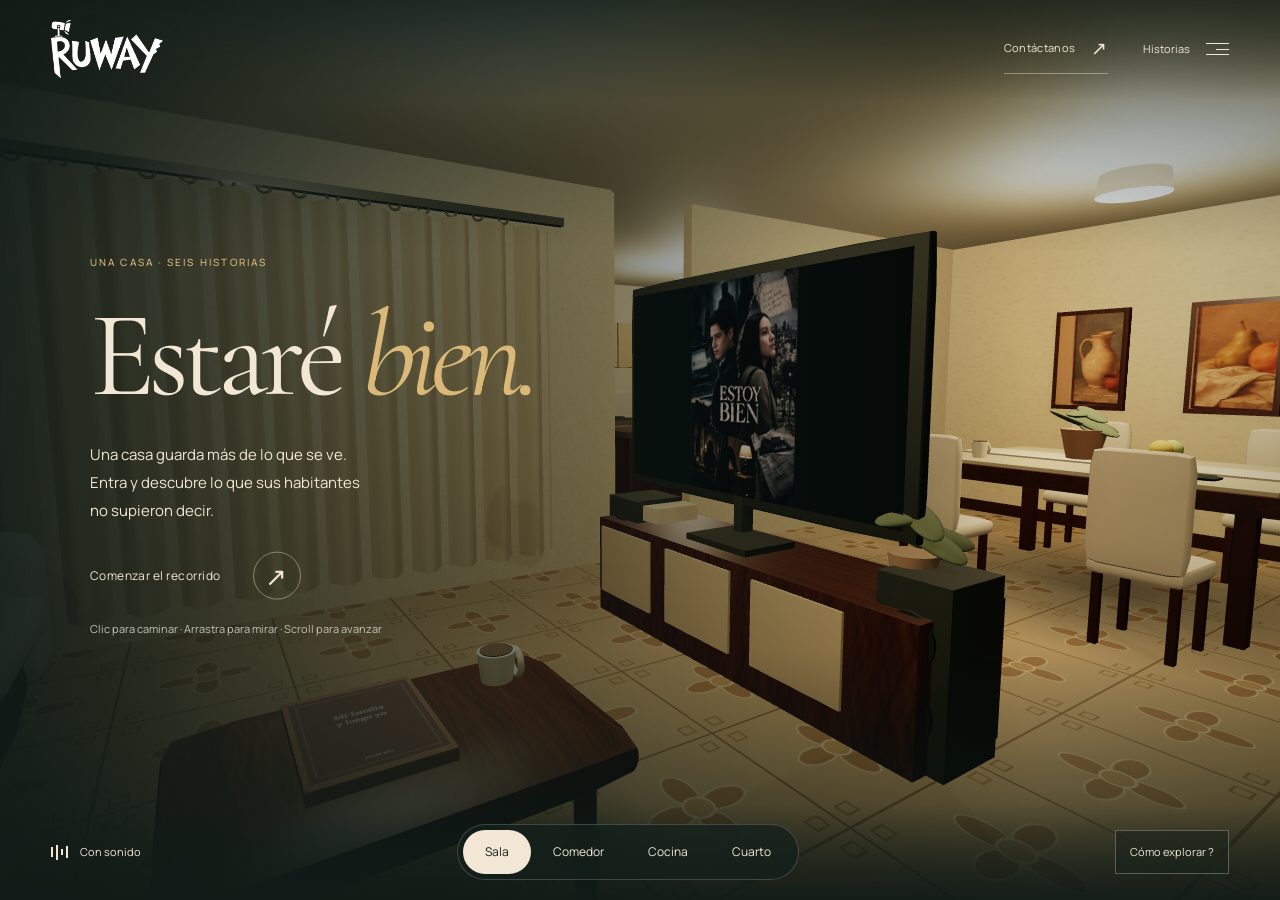
==== index.html @ 1da26fc6 "Add files via upload" ====
<!doctype html>
<html lang="es">
<head>
  <meta charset="utf-8"><meta name="viewport" content="width=device-width,initial-scale=1,viewport-fit=cover">
  <meta name="theme-color" content="#171d1b"><meta name="description" content="Entra en la casa de Elisa y descubre Estaré bien, el universo transmedia de Ruway Producciones: un videoclip, un libro, un cómic, un podcast y un cortometraje.">
  <title>Estaré bien — Un universo transmedia de Ruway</title>
  <meta property="og:title" content="Estaré bien"><meta property="og:description" content="Una casa guarda más de lo que se ve. Explora el universo transmedia de Ruway Producciones."><meta property="og:type" content="website"><meta name="twitter:card" content="summary_large_image">
  <!-- DEPLOY STEP: establecer canonical, og:url y og:image con el dominio aprobado. -->
  <link rel="icon" href="favicon.svg" type="image/svg+xml"><link rel="apple-touch-icon" href="apple-touch-icon.png"><link rel="manifest" href="site.webmanifest">
  <script type="application/ld+json">{"@context":"https://schema.org","@type":"CreativeWork","name":"Estaré bien","inLanguage":"es","creator":{"@type":"Organization","name":"Ruway Producciones","email":"ruwayproducciones@gmail.com","sameAs":["https://www.youtube.com/@Ruway2025"]}}</script>
  <link rel="preload" href="assets/fonts/cormorant-garamond-latin-400-normal.woff2" as="font" type="font/woff2" crossorigin>
  <link rel="stylesheet" href="scene.css"><link rel="stylesheet" href="fx.css"><link rel="stylesheet" href="style.css"><link rel="stylesheet" href="home.css">
  <script src="scene.js" defer></script><script src="fx.js" defer></script><script src="app.js" type="module"></script>
</head>
<body class="home-intro">
  <button class="skip-link" data-menu>Ir a las historias</button>
  <main id="main" tabindex="-1">
    <section id="inicio" class="house-home" aria-label="Recorrido por la casa de Elisa">
      <div id="three-stage" tabindex="0" aria-label="Casa tridimensional. Haz clic en el suelo para caminar, arrastra para mirar o usa el scroll. También puedes usar las flechas del teclado."></div>
      <div class="tour-vignette" aria-hidden="true"></div><div class="intro-shade" aria-hidden="true"></div>
      <div id="hotspots" class="hotspots"></div>
      <header class="tour-top"><a href="#inicio" class="ruway-logo" data-home aria-label="Ruway Producciones, inicio"><img src="assets/ruway-logo.png" width="1653" height="847" fetchpriority="high" alt="Ruway Producciones"></a><span class="tour-brand">Estaré <em>bien.</em></span><div class="header-actions"><button class="contact-link" data-contact>Contáctanos <span aria-hidden="true">↗</span></button><button class="menu-button" data-menu aria-label="Abrir menú de historias"><span>Historias</span><i aria-hidden="true"></i></button></div></header>
      <div id="welcome" class="welcome"><p class="eyebrow">UNA CASA · SEIS HISTORIAS</p><h1>Estaré <em>bien.</em></h1><p class="welcome-copy">Una casa guarda más de lo que se ve.<br>Entra y descubre lo que sus habitantes<br class="wide-break"> no supieron decir.</p><button class="enter-button" data-enter><span>Comenzar el recorrido</span><span class="round-arrow" aria-hidden="true">↗</span></button><p class="welcome-hint">Clic para caminar · Arrastra para mirar · Scroll para avanzar</p></div>
      <div class="room-caption" hidden><p class="eyebrow">LA CASA DE ELISA</p><h2 id="room-name">La sala</h2><p id="room-line">Donde comienza lo que no se dijo.</p></div>
      <div id="tour-loading" class="tour-loading" role="status"><span class="loading-ring" aria-hidden="true"></span><p>Abriendo la casa…</p></div>
      <div id="tour-unavailable" class="tour-unavailable" hidden><p class="eyebrow">ESTARÉ BIEN</p><h2>No pudimos abrir la casa.</h2><p>Puedes volver a intentarlo o descubrir todas las historias desde el menú.</p><button class="solid-button" id="retry-house">Reintentar ↻</button><button class="text-link" data-menu>Ver las historias ↗</button></div>
      <div class="tour-bottom"><div class="tour-audio"><button class="sound-toggle" data-sound aria-pressed="true" aria-label="Silenciar música"><span class="sound-bars" aria-hidden="true"><i></i><i></i><i></i><i></i></span><span data-sound-label>Con sonido</span></button></div><nav class="room-nav" aria-label="Ir a una habitación"><button data-room="sala" aria-current="true">Sala</button><button data-room="comedor">Comedor</button><button data-room="cocina">Cocina</button><button data-room="cuarto">Cuarto</button></nav><button class="small-button" id="help-toggle" aria-label="Mostrar ayuda de navegación">Cómo explorar <span aria-hidden="true">?</span></button></div>
      <div class="touch-controls" aria-label="Controles de movimiento"><button data-move="ArrowUp" aria-label="Caminar hacia adelante">↑</button><div><button data-move="ArrowLeft" aria-label="Girar a la izquierda">←</button><button data-move="ArrowDown" aria-label="Caminar hacia atrás">↓</button><button data-move="ArrowRight" aria-label="Girar a la derecha">→</button></div></div>
      <p id="tour-status" class="sr-only" role="status" aria-live="polite"></p>
    </section>
    <noscript><div class="no-js"><h2>Las historias de Estaré bien</h2><p>Activa JavaScript para recorrer la casa.</p><a href="https://youtu.be/Ex5ZqdjARbQ">Videoclip: Estoy bien</a><a href="https://heyzine.com/flip-book/06a8170dd5.html">Libro: Mi familia y luego yo</a><a href="https://heyzine.com/flip-book/57d228110f.html">Cómic: ¿Me conoces?</a><a href="https://www.instagram.com/elisaf_1998/">Relato: La cuenta de Elisa</a><a href="mailto:ruwayproducciones@gmail.com">Contáctanos</a></div></noscript>
  </main>
  <dialog id="drawer" class="drawer" aria-labelledby="drawer-title"><div class="drawer-top"><p class="eyebrow">RUWAY PRODUCCIONES</p><button class="icon-button" data-close="drawer" aria-label="Cerrar menú">×</button></div><h2 id="drawer-title">Una casa.<br><em>Muchas historias.</em></h2><button class="drawer-tour" data-enter>Volver al recorrido <span aria-hidden="true">↗</span></button><nav id="drawer-links" aria-label="Obras transmediales"></nav><footer class="drawer-footer"><a href="https://www.youtube.com/@Ruway2025" target="_blank" rel="noopener noreferrer">YouTube de Ruway ↗</a><span class="future-socials">Redes de Ruway <small>Próximamente</small></span><button class="drawer-contact" data-contact>Contáctanos ↗</button></footer></dialog>
  <dialog id="story-dialog" class="story-dialog" aria-labelledby="story-title"><div class="modal-top"><span class="eyebrow">UNA HISTORIA DE ESTARÉ BIEN</span><div><button class="contact-link" data-contact>Contáctanos ↗</button><button class="icon-button" data-close="story-dialog" aria-label="Cerrar historia">×</button></div></div><div id="story-body"><h2 class="sr-only" id="story-title">Una historia de Estaré bien</h2></div></dialog>
  <dialog id="contact-dialog" class="contact-dialog" aria-labelledby="contact-title"><div class="modal-top"><p class="eyebrow">RUWAY PRODUCCIONES</p><button class="icon-button" data-close="contact-dialog" aria-label="Cerrar contacto">×</button></div><div class="contact-layout"><div class="contact-copy"><p class="eyebrow"><span class="tiny-line"></span> CONVERSEMOS</p><h2 id="contact-title">Estamos a un<br><em>mensaje de distancia.</em></h2><p>Cuéntanos qué tienes en mente.<br>Nos encantará leerte.</p><a class="contact-email" href="mailto:ruwayproducciones@gmail.com"><span aria-hidden="true">✉</span><span>Correo electrónico<small>ruwayproducciones@gmail.com</small></span></a></div><form id="contact-form" data-k-form="contact" action="api/submit.php" method="post"><label for="contact-name">Nombre</label><input id="contact-name" name="name" required maxlength="200" autocomplete="name" placeholder="Tu nombre"><label for="contact-email">Correo electrónico</label><input id="contact-email" name="email" type="email" required maxlength="254" autocomplete="email" placeholder="tucorreo@ejemplo.com"><label for="contact-message">Mensaje</label><textarea id="contact-message" name="message" required maxlength="5000" rows="5" placeholder="Cuéntanos en qué podemos ayudarte…"></textarea><div class="form-trap" aria-hidden="true"><label>Website<input name="_website" tabindex="-1" autocomplete="off"></label></div><button class="solid-button contact-submit" type="submit">Enviar mensaje <span aria-hidden="true">↗</span></button><p id="contact-status" class="form-status" role="status" tabindex="-1" hidden></p></form></div></dialog>
  <dialog id="help-dialog" class="help-dialog" aria-labelledby="help-title"><button class="icon-button help-close" data-close="help-dialog" aria-label="Cerrar ayuda">×</button><p class="eyebrow">A TU RITMO</p><h2 id="help-title">La casa se descubre<br><em>despacio.</em></h2><ul><li><strong>Haz clic en el suelo</strong> para caminar hasta ese lugar.</li><li><strong>Arrastra</strong> para mirar a tu alrededor.</li><li><strong>Usa el scroll</strong> para avanzar o retroceder.</li><li><strong>↑ ↓</strong> para caminar y <strong>← →</strong> para girar.</li><li><strong>Toca los objetos iluminados</strong> para descubrir una historia.</li></ul><button class="solid-button" data-close="help-dialog">Continuar el recorrido ↗</button></dialog>
  <div class="toast" id="toast" role="status" hidden></div>
</body>
</html>
---- scene.css ----
/* scene.css: layout rules the engine needs. Theme the page in your own stylesheet;
   do not edit this file per project. Override the --k-* tokens instead. */

:root {
  --k-scrim: rgba(12, 10, 8, 0.42);   /* behind captions over media */
  --k-ring-color: currentColor;
  --k-ease: cubic-bezier(.2, .7, .1, 1);
}

/* ---------- hero ---------- */
[data-k-hero] { position: relative; }
.k-stage {
  position: sticky; top: 0; height: 100vh; height: 100svh;
  overflow: hidden; isolation: isolate;
  background: var(--k-poster, none) center / cover no-repeat;
}
.k-stage > video[data-k-scrub],
.k-stage > canvas[data-k-depth],
.k-stage > .k-media {
  position: absolute; inset: 0; width: 100%; height: 100%;
  object-fit: cover; display: block; z-index: 0;
  opacity: 0; transition: opacity .5s ease;
}
.k-media-ready .k-stage > video[data-k-scrub],
.k-media-ready .k-stage > canvas[data-k-depth] { opacity: 1; }
.k-media-failed .k-stage > video[data-k-scrub],
.k-media-failed .k-stage > canvas[data-k-depth],
.k-static .k-stage > video[data-k-scrub],
.k-static .k-stage > canvas[data-k-depth] { display: none; }

/* independent planes: cut-outs, mist, a headline between planes */
.k-stage [data-k-layer], .k-stage [data-k-drift] { will-change: transform; }
.k-plane { position: absolute; inset: 0; pointer-events: none; z-index: 1; }
.k-plane img { width: 100%; height: 100%; object-fit: cover; }

/* captions */
.k-band {
  position: absolute; z-index: 3; opacity: 0; visibility: hidden;
  left: clamp(20px, 6vw, 96px); right: clamp(20px, 6vw, 96px);
  bottom: clamp(56px, 12vh, 140px); max-width: 42rem;
}
.k-band.k-scrim { padding: 1.25rem 1.5rem; background: var(--k-scrim); backdrop-filter: blur(6px); border-radius: 4px; }
/* line-by-line assembly: give each line style="--i:0..n" */
.k-band .k-line {
  display: block;
  transform: translateY(calc((1 - var(--k, 1)) * (0.6em + var(--i, 0) * 0.35em)));
  opacity: calc(var(--k, 1) * 1.4 - var(--i, 0) * 0.2);
}

/* load indicator for the video hero */
.k-ring {
  position: absolute; z-index: 4; right: 20px; bottom: 20px; width: 28px; height: 28px;
  border-radius: 50%; color: var(--k-ring-color);
  background: conic-gradient(currentColor calc(var(--k-load, 0) * 1turn), transparent 0);
  -webkit-mask: radial-gradient(circle, transparent 55%, #000 57%);
          mask: radial-gradient(circle, transparent 55%, #000 57%);
  opacity: .7;
}
.k-ring[hidden] { display: none; }

/* static hero: phones without a mobile clip, reduced motion, failed media */
.k-static .k-band { opacity: 1 !important; visibility: visible !important; }
/* a static hero stacks every caption over the poster instead of swapping them */
.k-static .k-stage {
  position: relative; height: auto; min-height: 100svh;
  display: flex; flex-direction: column; justify-content: flex-end; gap: 1rem;
  padding: 18vh clamp(20px, 6vw, 96px) clamp(40px, 8vh, 96px);
}
.k-static .k-band { position: relative; left: auto; right: auto; bottom: auto; }
.k-static .k-ring { display: none; }

/* ---------- flow reveals ---------- */
.k-on [data-k-in] { opacity: 0; transform: translateY(24px); transition: opacity .8s var(--k-ease), transform .8s var(--k-ease); }
.k-on [data-k-in].is-in { opacity: 1; transform: none; }
.k-on [data-k-in][style*="--d"] { transition-delay: calc(var(--d) * 90ms); }

/* ---------- housekeeping ---------- */
.k-paused * { animation-play-state: paused !important; }
@media (prefers-reduced-motion: reduce) {
  .k-on [data-k-in] { opacity: 1; transform: none; transition: none; }
  .k-band .k-line { transform: none; opacity: 1; }
}
---- fx.css ----
/* fx.css: styles for fx.js. Theme with the tokens below in the site's own stylesheet; do not edit this file. */
:root {
  --fx-accent: #ffffff;           /* spotlight and glow colour */
  --fx-ease: cubic-bezier(.2, .7, .1, 1);
  --fx-radius: 20px;
  --fx-gap: 16px;
}
.fx-sr { position: absolute; width: 1px; height: 1px; overflow: hidden; clip-path: inset(50%); white-space: nowrap; }

/* ---------- expand: media grows from a card to full screen ---------- */
[data-fx~="expand"] { position: relative; height: calc((var(--fx-span, 2) + 1) * 100vh); }
.fx-expand-stage { position: sticky; top: 0; height: 100vh; height: 100svh; overflow: hidden; display: grid; place-items: center; }
.fx-expand-media {
  position: absolute; inset: 0;
  clip-path: inset(calc((1 - var(--fx-p, 1)) * 24%) calc((1 - var(--fx-p, 1)) * 32%) round calc((1 - var(--fx-p, 1)) * 28px));
}
.fx-expand-media > img, .fx-expand-media > video { width: 100%; height: 100%; object-fit: cover; transform: scale(calc(1.16 - .16 * var(--fx-p, 1))); }
.fx-expand-text { position: relative; z-index: 1; opacity: clamp(0, (var(--fx-p, 1) - .55) * 3, 1); transform: translateY(calc((1 - var(--fx-p, 1)) * 40px)); }
.fx-apart { position: relative; z-index: 1; display: flex; gap: .3em; white-space: nowrap; pointer-events: none; }
.fx-apart > :first-child { transform: translateX(calc(var(--fx-p, 1) * -34vw)); }
.fx-apart > :last-child  { transform: translateX(calc(var(--fx-p, 1) * 34vw)); }
.fx-still [data-fx~="expand"] { height: auto; }
.fx-still .fx-expand-stage { position: relative; }
.fx-still .fx-apart { display: none; }

/* ---------- tilt: a screen that settles flat as it arrives ---------- */
[data-fx~="tilt"] { perspective: 1200px; }
.fx-tilt-frame {
  transform-origin: 50% 0;
  transform: rotateX(calc((1 - var(--fx-p, 1)) * 26deg)) scale(calc(.88 + .12 * var(--fx-p, 1)));
  border-radius: var(--fx-radius); overflow: hidden;
  box-shadow: 0 30px 80px -30px rgb(0 0 0 / .45), 0 0 0 1px rgb(255 255 255 / .08);
}

/* ---------- rail: sideways gallery while pinned ---------- */
[data-fx~="rail"] { position: relative; }
.fx-rail-stage { position: sticky; top: 0; height: 100vh; height: 100svh; overflow: hidden; display: flex; align-items: center; }
.fx-rail-track { display: flex; gap: clamp(16px, 2.5vw, 40px); padding-inline: clamp(20px, 6vw, 96px); will-change: transform; }
.fx-rail-track > * { flex: 0 0 auto; }
@media (max-width: 720px) {
  .fx-rail-stage { position: relative; height: auto; overflow: visible; }
  .fx-rail-track { overflow-x: auto; scroll-snap-type: x mandatory; padding-bottom: 16px; transform: none !important; }
  .fx-rail-track > * { scroll-snap-align: start; }
}
.fx-still .fx-rail-stage { position: relative; height: auto; }
.fx-still .fx-rail-track { overflow-x: auto; }

/* ---------- shift: page colour shifts with scroll ---------- */
[data-fx~="shift"] { background: var(--fx-bg, inherit); color: var(--fx-ink, inherit); }

/* ---------- spotlight: light follows the pointer across cards ---------- */
[data-fx~="spotlight"] > * { position: relative; isolation: isolate; }
[data-fx~="spotlight"] > *::before {
  content: ""; position: absolute; inset: 0; border-radius: inherit; z-index: -1; pointer-events: none;
  background: radial-gradient(420px circle at var(--fx-x, -999px) var(--fx-y, -999px), color-mix(in srgb, var(--fx-accent) 16%, transparent), transparent 60%);
  opacity: 0; transition: opacity .4s;
}
[data-fx~="spotlight"] > *::after {
  content: ""; position: absolute; inset: 0; border-radius: inherit; padding: 1px; pointer-events: none;
  background: radial-gradient(260px circle at var(--fx-x, -999px) var(--fx-y, -999px), color-mix(in srgb, var(--fx-accent) 70%, transparent), transparent 70%);
  -webkit-mask: linear-gradient(#000 0 0) content-box, linear-gradient(#000 0 0); -webkit-mask-composite: xor;
          mask: linear-gradient(#000 0 0) content-box exclude, linear-gradient(#000 0 0);
  opacity: 0; transition: opacity .4s;
}
[data-fx~="spotlight"]:hover > *::before, [data-fx~="spotlight"]:hover > *::after { opacity: 1; }

/* ---------- hover-tilt: cards lean toward the pointer ---------- */
[data-fx~="hover-tilt"] { transform-style: preserve-3d; will-change: transform; position: relative; }
[data-fx~="hover-tilt"]::after {
  content: ""; position: absolute; inset: 0; border-radius: inherit; pointer-events: none;
  background: radial-gradient(circle at var(--fx-gx, 50%) var(--fx-gy, 50%), rgb(255 255 255 / .22), transparent 55%);
  opacity: 0; transition: opacity .35s;
}
[data-fx~="hover-tilt"]:hover::after { opacity: 1; }

/* ---------- magnet ---------- */
[data-fx~="magnet"] { will-change: transform; }

/* ---------- glass: a glassy button with a moving sheen ---------- */
[data-fx~="glass"] {
  position: relative; overflow: hidden; isolation: isolate;
  background: linear-gradient(180deg, rgb(255 255 255 / .22), rgb(255 255 255 / .06));
  -webkit-backdrop-filter: blur(14px) saturate(170%); backdrop-filter: blur(14px) saturate(170%);
  border: 1px solid rgb(255 255 255 / .38);
  box-shadow: inset 0 1px 0 rgb(255 255 255 / .55), inset 0 -1px 0 rgb(0 0 0 / .08), 0 10px 30px -12px rgb(0 0 0 / .35);
}
[data-fx~="glass"]::before {
  content: ""; position: absolute; inset: -40% -10%; z-index: -1; pointer-events: none;
  background: radial-gradient(60% 50% at var(--fx-x, 30%) 0%, rgb(255 255 255 / .55), transparent 70%);
  transition: opacity .3s; opacity: .7;
}
[data-fx~="glass"]:hover::before { opacity: 1; }

/* ---------- reveal: floating photo over a list ---------- */
.fx-reveal-float {
  position: fixed; left: 0; top: 0; z-index: 50; pointer-events: none;
  width: clamp(200px, 20vw, 300px); aspect-ratio: 4 / 5; translate: 24px -50%;
  border-radius: 14px; overflow: hidden; opacity: 0; scale: .9;
  transition: opacity .35s var(--fx-ease), scale .5s var(--fx-ease);
  box-shadow: 0 24px 60px -20px rgb(0 0 0 / .45);
}
.fx-reveal-float.is-on { opacity: 1; scale: 1; }
.fx-reveal-float img { position: absolute; inset: 0; width: 100%; height: 100%; object-fit: cover; opacity: 0; transition: opacity .35s; }
.fx-reveal-float img.is-on { opacity: 1; }

/* ---------- split: headline words rise into place ---------- */
[data-fx~="split"] .fx-w { display: inline-block; overflow: hidden; vertical-align: top; padding-bottom: .12em; margin-bottom: -.12em; }
[data-fx~="split"] .fx-wi { display: inline-block; transform: translateY(110%); transition: transform 1s var(--fx-ease); transition-delay: calc(var(--i, 0) * 70ms); }
[data-fx~="split"].is-in .fx-wi { transform: none; }
[data-fx~="split"][data-fx-split="chars"] .fx-wi { transform: none; }
[data-fx~="split"] .fx-c { display: inline-block; opacity: 0; transform: translateY(.45em); transition: opacity .6s var(--fx-ease), transform .8s var(--fx-ease); transition-delay: calc(var(--i, 0) * 22ms); }
[data-fx~="split"].is-in .fx-c { opacity: 1; transform: none; }

/* ---------- words: one word cycling through a list ---------- */
[data-fx~="words"] { display: inline-grid; vertical-align: bottom; white-space: nowrap; overflow: clip; overflow-clip-margin: .2em; transition: width .5s var(--fx-ease); padding-bottom: .1em; margin-bottom: -.1em; }
.fx-word { grid-area: 1 / 1; justify-self: start; opacity: 0; transform: translateY(70%); transition: opacity .5s var(--fx-ease), transform .7s var(--fx-ease); }
.fx-word.is-on { opacity: 1; transform: none; }
.fx-word.is-out { opacity: 0; transform: translateY(-70%); }

/* ---------- count ---------- */
[data-fx~="count"] { font-variant-numeric: tabular-nums; }

/* ---------- columns and marquee ---------- */
[data-fx~="columns"] { display: grid; grid-auto-flow: column; grid-auto-columns: 1fr; gap: var(--fx-gap); height: var(--fx-height, 640px); overflow: hidden;
  -webkit-mask-image: linear-gradient(transparent, #000 12%, #000 88%, transparent); mask-image: linear-gradient(transparent, #000 12%, #000 88%, transparent); }
.fx-col-track { display: flex; flex-direction: column; gap: var(--fx-gap); animation: fx-up linear infinite; }
@keyframes fx-up { to { transform: translateY(calc(-50% - var(--fx-gap) / 2)); } }
[data-fx~="columns"]:hover .fx-col-track { animation-play-state: paused; }
@media (max-width: 720px) { [data-fx~="columns"] .fx-col:nth-child(n+2) { display: none; } }
[data-fx~="marquee"] { overflow: hidden; -webkit-mask-image: linear-gradient(90deg, transparent, #000 10%, #000 90%, transparent); mask-image: linear-gradient(90deg, transparent, #000 10%, #000 90%, transparent); }
.fx-marquee-track { display: flex; gap: var(--fx-gap); width: max-content; animation: fx-left linear infinite; }
@keyframes fx-left { to { transform: translateX(calc(-50% - var(--fx-gap) / 2)); } }
[data-fx~="marquee"]:hover .fx-marquee-track { animation-play-state: paused; }
.fx-paused .fx-col-track, .fx-paused .fx-marquee-track, .fx-paused .fx-paths path { animation-play-state: paused !important; }

/* ---------- paths: slow flowing lines ---------- */
[data-fx~="paths"] { position: relative; isolation: isolate; }
[data-fx~="paths"] > :not(.fx-paths) { position: relative; z-index: 1; }
.fx-paths { position: absolute; inset: 0; width: 100%; height: 100%; z-index: 0; pointer-events: none; }
.fx-paths path { fill: none; stroke: currentColor; stroke-width: 1; vector-effect: non-scaling-stroke; opacity: var(--fx-o, .3);
  stroke-dasharray: .32 .68; animation: fx-flow var(--fx-d, 20s) linear infinite; }
@keyframes fx-flow { from { stroke-dashoffset: 1; } to { stroke-dashoffset: 0; } }

/* ---------- aurora: moving colour field ---------- */
[data-fx~="aurora"] { position: relative; isolation: isolate; }
[data-fx~="aurora"] > :not(.fx-aurora) { position: relative; z-index: 1; }
.fx-aurora { position: absolute; inset: 0; width: 100%; height: 100%; z-index: 0; pointer-events: none; }
.fx-aurora-fallback { background: radial-gradient(80% 60% at 20% 20%, var(--fx-a1, #f3d9b1), transparent), linear-gradient(160deg, var(--fx-a2, #e9a87c), var(--fx-a3, #7a9ea8)); }

/* ---------- reduced motion: everything in its final state ---------- */
@media (prefers-reduced-motion: reduce) {
  .fx-col-track, .fx-marquee-track, [data-fx~="marquee"], .fx-paths path { animation: none !important; }
  [data-fx~="split"] .fx-wi, [data-fx~="split"] .fx-c, .fx-word { transition: none !important; transform: none !important; opacity: 1 !important; }
  .fx-word:not(.is-on) { display: none; }
}
---- style.css ----
@font-face{font-family:Cormorant;src:url(assets/fonts/cormorant-garamond-latin-400-normal.woff2) format('woff2');font-weight:400;font-style:normal;font-display:swap}
@font-face{font-family:Cormorant;src:url(assets/fonts/cormorant-garamond-latin-400-italic.woff2) format('woff2');font-weight:400;font-style:italic;font-display:swap}
@font-face{font-family:Manrope;src:url(assets/fonts/manrope-400.woff2) format('woff2');font-weight:400;font-display:swap}
@font-face{font-family:Manrope;src:url(assets/fonts/manrope-500.woff2) format('woff2');font-weight:500;font-display:swap}
@font-face{font-family:Manrope;src:url(assets/fonts/manrope-600.woff2) format('woff2');font-weight:600;font-display:swap}
:root{--canvas:#171d1b;--panel:#222925;--cream:#f1e7d4;--accent:#d9b878;--muted:#c2c4b7;--line:#f1e7d429;--ease:cubic-bezier(.22,.68,0,1);--fx-accent:#d9b878;--k-ease:var(--ease);color-scheme:dark}
*{box-sizing:border-box}html{scroll-behavior:smooth;overflow-x:hidden;overflow-x:clip;scroll-padding-top:95px}body{margin:0;background:var(--canvas);color:var(--cream);font:400 16px/1.65 Manrope,sans-serif;overflow-x:hidden;overflow-x:clip}body.modal-open{overflow:hidden}button,a{-webkit-tap-highlight-color:transparent}button,input{font:inherit}button{cursor:pointer;color:inherit}button{border:0;background:none}a{color:inherit;text-decoration:none}button:disabled{cursor:wait}button:focus-visible,a:focus-visible,summary:focus-visible,[tabindex]:focus-visible{outline:2px solid var(--accent);outline-offset:5px}img{display:block;max-width:100%;object-fit:cover}h1,h2,h3,p{margin:0}h1,h2,h3{font-family:Cormorant,Georgia,serif;font-weight:400;line-height:.98}em{font-weight:400}button,svg,a{touch-action:manipulation}button span,button i{pointer-events:none}[hidden]{display:none!important}.sr-only{position:absolute;width:1px;height:1px;padding:0;overflow:hidden;clip:rect(0,0,0,0);white-space:nowrap;border:0}.skip-link{position:fixed;top:8px;left:15px;z-index:1000;background:var(--cream);color:var(--canvas);padding:12px 20px;transform:translateY(-150%)}.skip-link:focus{transform:none}.eyebrow{font-size:10px;letter-spacing:.22em;line-height:1.6;font-weight:500;text-transform:uppercase;color:var(--accent)}.site-header{position:fixed;z-index:25;left:0;right:0;top:0;display:flex;justify-content:space-between;align-items:center;padding:28px 4.7%;transition:background .3s,padding .3s}.site-header.scrolled{background:#171d1bf2;padding-top:15px;padding-bottom:15px;border-bottom:1px solid var(--line)}.wordmark{display:grid;line-height:1}.wordmark>span{font-size:35px;letter-spacing:-2.5px;font-weight:600}.mark-dot{color:var(--accent)}.wordmark small{font-size:7px;letter-spacing:.25em;margin-top:9px;font-weight:500}.header-actions,.tour-top>div{display:flex;align-items:center;gap:34px}.contact-link{font-size:11px;letter-spacing:.03em;display:inline-flex;align-items:center;gap:16px;border-bottom:1px solid #f1e7d46b;padding:9px 0;white-space:nowrap}.contact-link span{font-size:19px}.menu-button{display:flex;align-items:center;gap:16px;padding:10px 0;font-size:11px}.menu-button i{display:block;width:23px;height:12px;border-block:1px solid currentColor;position:relative}.menu-button i:after{content:'';width:13px;height:1px;background:currentColor;position:absolute;right:0;top:5px}.hero{position:relative;min-height:760px;height:100svh;isolation:isolate;overflow:hidden}.hero-photo{position:absolute;inset:0;width:100%;height:100%;object-position:center 55%;z-index:-3}.hero-shade{position:absolute;inset:0;background:linear-gradient(90deg,#0f1615eb 0%,#111b17b0 30%,#1a211d30 69%),linear-gradient(0deg,#101917e6 0%,transparent 40%,#0f161550 100%);z-index:-2}.film-grain{position:absolute;inset:0;pointer-events:none;opacity:.065;background-image:url("data:image/svg+xml,%3Csvg viewBox='0 0 160 160' xmlns='http://www.w3.org/2000/svg'%3E%3Cfilter id='n'%3E%3CfeTurbulence type='fractalNoise' baseFrequency='.88' numOctaves='3' stitchTiles='stitch'/%3E%3C/filter%3E%3Crect width='100%25' height='100%25' opacity='.5' filter='url(%23n)'/%3E%3C/svg%3E");z-index:-1}.hero-content{position:absolute;left:10%;top:50%;transform:translateY(-43%);max-width:690px}.hero h1{font-size:clamp(100px,10.9vw,178px);letter-spacing:-.05em;line-height:.87;margin:28px 0 28px;text-shadow:0 2px 36px #0005}.hero h1 em{display:block;margin-left:20%}.hero-description{font-size:14px;line-height:1.8;color:#e3ded1}.enter-button{display:flex;align-items:center;gap:32px;margin-top:28px;font-size:12px;letter-spacing:.04em;padding:0}.round-arrow{display:grid;place-items:center;width:48px;height:48px;border:1px solid #f1e7d46b;border-radius:50%;font-size:26px;transition:background .25s,color .25s,transform .25s}.enter-button:hover .round-arrow{background:var(--cream);color:var(--canvas);transform:rotate(45deg)}.entry-options{display:flex;align-items:center;gap:14px;margin-top:20px;font-size:9px;color:#d1d2c9}.entry-options a:hover{text-decoration:underline}.sound-toggle{padding:7px 0;display:flex;align-items:center;gap:8px;font-size:9px}.entry-divider{height:11px;width:1px;background:var(--line)}.sound-bars{height:14px;display:flex;gap:3px;align-items:center}.sound-bars i{display:block;width:2px;height:10px;background:currentColor}.sound-bars i:nth-child(2){height:15px}.sound-bars i:nth-child(3){height:6px}.sound-bars i:nth-child(4){height:12px}[aria-pressed=false] .sound-bars{opacity:.45}[aria-pressed=false] .sound-bars i{height:3px}.hero-time{position:absolute;right:7%;top:48%;text-align:right;display:grid;gap:9px}.hero-time>span{font-family:Cormorant,serif;font-size:33px;letter-spacing:.07em}.hero-time small{font-size:8px;letter-spacing:.17em;color:#e2d8c5}.hero-bottom{position:absolute;bottom:27px;left:4.7%;right:4.7%;border-top:1px solid var(--line);padding-top:21px;display:flex;justify-content:space-between;align-items:center;font-size:8px;letter-spacing:.16em;color:#cfccbf}.hero-bottom a{display:flex;align-items:center;gap:16px;font-size:10px;letter-spacing:.02em}.hero-bottom a span:last-child{font-size:20px}.section-wrap{padding-inline:10%}.beginning{position:relative;display:grid;grid-template-columns:1.1fr .8fr;align-items:center;gap:12%;padding-block:140px 160px}.tiny-line{display:inline-block;width:28px;height:1px;background:currentColor;vertical-align:middle;margin-right:14px}.beginning h2,.stories-heading h2{font-size:clamp(48px,5.4vw,84px);letter-spacing:-.025em;margin:30px 0}.beginning h2 em{color:var(--accent)}.body-copy{font-size:15px;color:var(--muted);line-height:1.9;max-width:40ch}.text-link{display:inline-flex;align-items:center;gap:45px;padding:13px 0;border-bottom:1px solid var(--accent);font-size:12px;margin-top:27px;transition:gap .25s}.text-link span{font-size:23px}.text-link:hover{gap:55px}.beginning-note{margin-top:45px;font-size:9px;display:flex;align-items:center;gap:9px;color:var(--muted)}.status-dot{width:5px;height:5px;border-radius:100%;background:#9db597;display:inline-block}.poster-button{position:relative;padding:0;max-width:380px;justify-self:end;box-shadow:0 20px 80px #0005;overflow:hidden;transform:rotate(2deg)}.poster-button img{width:100%;height:auto;transition:transform .6s}.poster-button:hover img{transform:scale(1.035)}.poster-play{position:absolute;left:0;right:0;bottom:0;padding:25px 15px;background:linear-gradient(transparent,#111c19ee);font-size:8px;letter-spacing:.2em;display:flex;align-items:center;justify-content:center;gap:12px}.poster-play>span{font-size:26px}.section-side-note{position:absolute;right:30px;writing-mode:vertical-rl;font-size:8px;letter-spacing:.22em;color:var(--muted)}.house-preview{height:660px;position:relative;isolation:isolate;display:flex;align-items:center;overflow:hidden}.house-preview>img{position:absolute;inset:0;width:100%;height:100%;z-index:-3;object-position:65% 55%}.house-preview-shade{position:absolute;inset:0;z-index:-2;background:linear-gradient(90deg,#12201cf0,#17201baa 35%,#17201b00 85%),linear-gradient(0deg,#17201b88,transparent 50%)}.house-preview-copy{padding-left:10%}.house-preview h2{font-size:clamp(46px,5.6vw,85px);letter-spacing:-.02em;margin:25px 0}.house-preview-copy>p:not(.eyebrow){font-size:13px;color:#e5ddcc}.photo-caption{position:absolute;bottom:30px;right:5%;font-size:8px;letter-spacing:.2em;color:#ebe2d2}.stories-section{padding-block:130px 145px}.stories-heading{position:relative}.stories-heading h2{margin-bottom:55px}.stories-heading>p:last-child{position:absolute;right:0;bottom:8px;font-size:12px;line-height:1.9;color:var(--muted)}.story-row{width:100%;display:grid;grid-template-columns:50px 130px 1fr auto 35px;align-items:center;gap:18px;text-align:left;padding:26px 0;border-top:1px solid var(--line);transition:padding .3s,background .3s}.story-row:last-child{border-bottom:1px solid var(--line)}.story-row:hover{padding-inline:18px;background:#ffffff05}.story-number{font-size:10px;color:var(--muted)}.story-kind{font-size:10px;letter-spacing:.1em;color:var(--accent)}.story-row h3{font-size:35px;line-height:1.1}.story-status{font-size:9px;color:var(--muted);display:flex;align-items:center;gap:8px}.story-row .row-arrow{font-size:25px;text-align:right}.site-footer{background:#101815;padding-block:90px 38px;border-top:1px solid var(--line)}.closing-line{font-family:Cormorant,serif;font-size:clamp(48px,6vw,85px);line-height:1.05;letter-spacing:-.02em;margin:35px 0 70px}.closing-line em{color:var(--accent)}.footer-bottom{display:flex;align-items:end;gap:60px;border-top:1px solid var(--line);padding-top:28px}.footer-contact{font-family:Cormorant,serif;font-size:35px;line-height:1.2}.footer-contact>span{font-size:30px;margin-left:20px}.footer-contact small{display:block;font:10px/1.5 Manrope,sans-serif;color:var(--muted);margin-top:12px}.footer-socials{display:grid;gap:10px;font-size:10px;color:var(--muted)}.back-top{margin-left:auto;font-size:9px;color:var(--muted)}
dialog{color:var(--cream);background:var(--canvas);border:1px solid var(--line);padding:0}dialog::backdrop{background:#07110ed9;backdrop-filter:blur(8px)}dialog[open]{animation:modal-in .3s var(--ease)}@keyframes modal-in{from{opacity:0;transform:translateY(12px)}to{opacity:1;transform:none}}.drawer{position:fixed;inset:0 0 0 auto;margin:0;width:min(540px,100vw);height:100dvh;max-height:none;max-width:none;padding:28px 45px;overflow-y:auto;border:0;border-left:1px solid var(--line)}.drawer[open]{animation:drawer-in .4s var(--ease)}@keyframes drawer-in{from{transform:translateX(100%)}to{transform:none}}.drawer-top{display:flex;justify-content:space-between;align-items:center}.icon-button{width:44px;height:44px;display:inline-grid;place-items:center;font-size:30px;flex-shrink:0}.drawer h2{font-size:62px;margin:30px 0 24px}.drawer h2 em{color:var(--accent)}.drawer-tour{display:flex;width:100%;align-items:center;justify-content:space-between;background:var(--cream);color:var(--canvas);padding:14px 20px;font-size:12px;margin-bottom:30px}.drawer-tour>span{font-size:25px}.drawer nav button{display:flex;align-items:center;width:100%;text-align:left;padding:15px 0;border-bottom:1px solid var(--line);gap:20px}.drawer nav button>span{font-size:10px;color:var(--accent);width:72px}.drawer nav button strong{font-family:Cormorant,serif;font-weight:400;font-size:24px}.drawer-footer{display:flex;gap:18px;flex-wrap:wrap;font-size:9px;margin-top:30px}.drawer-contact{font-size:12px;width:100%;border-top:1px solid var(--line);padding-top:20px}.modal-top{display:flex;align-items:center;justify-content:space-between;gap:20px;padding:15px 26px;border-bottom:1px solid var(--line);position:sticky;top:0;background:var(--canvas);z-index:5}.modal-top>div{display:flex;align-items:center;gap:22px}.modal-top .eyebrow{font-size:8px}.story-dialog{width:min(1050px,94vw);max-height:92dvh;border-radius:2px;overflow-y:auto}.story-layout{display:grid;grid-template-columns:.85fr 1.15fr;min-height:520px}.story-art{min-height:100%;position:relative;background:#0e1714}.story-art img{width:100%;height:100%;position:absolute;inset:0;object-fit:cover;opacity:.85}.story-art.poster-art img{position:static;height:auto;object-fit:contain;opacity:1}.story-content{padding:48px 45px 36px}.story-content h2{font-size:61px;letter-spacing:-.03em;margin:17px 0 24px}.story-content .story-status{margin-bottom:22px}.story-content .excerpt{font-size:16px;color:var(--cream);line-height:1.7}.story-content details{margin:23px 0;color:var(--muted);font-size:12px;line-height:1.85}.story-content summary{cursor:pointer;color:var(--accent);font-size:10px;padding:9px 0}.story-content details p{padding-top:10px}.solid-button{display:inline-flex;align-items:center;justify-content:space-between;gap:35px;padding:14px 20px;background:var(--cream);color:var(--canvas);font-size:11px;line-height:1.5;min-height:48px}.solid-button span{font-size:23px}.pending-note{font-size:11px;color:var(--muted);margin-bottom:20px;line-height:1.8}.story-object{font-size:9px;color:var(--muted);margin-top:24px;display:flex;align-items:center;gap:8px}.story-object button{color:var(--accent);font-size:9px;text-decoration:underline}.media-player{padding:20px;background:#0c1311}.media-player iframe,.media-player video{border:0;width:100%;aspect-ratio:16/9;background:#0d1411;display:block}.media-player audio{width:100%}.media-player .external-player{font-size:11px;display:inline-block;margin:15px 0 5px;color:var(--accent)}
.tour{position:fixed;inset:0;width:100%;height:100dvh;max-width:none;max-height:none;margin:0;border:0;background:#191d19;overflow:hidden}.tour[open]{animation:none}#three-stage{position:absolute;inset:0;touch-action:none;outline-offset:-4px;cursor:grab}#three-stage:active{cursor:grabbing}#three-stage canvas{display:block;width:100%;height:100%}.tour-vignette{position:absolute;inset:0;pointer-events:none;background:linear-gradient(0deg,#0a1712bd,transparent 28%,transparent 72%,#0a171280),radial-gradient(ellipse at center,transparent 45%,#06140f38 100%);z-index:1}.tour-top{position:absolute;z-index:4;top:0;left:0;right:0;display:flex;justify-content:space-between;align-items:center;padding:23px 4%;background:linear-gradient(#101a14a0,transparent)}.tour-back{display:flex;gap:15px;align-items:center;font-size:11px;padding:10px 0}.tour-back>span:first-child{font-size:23px}.tour-brand{font:35px/1 Cormorant,serif;position:absolute;left:50%;transform:translateX(-50%)}.tour-brand em{color:var(--accent)}.room-caption{position:absolute;bottom:130px;left:5%;pointer-events:none;z-index:3;text-shadow:0 2px 20px #000}.room-caption h3{font-size:56px;margin:12px 0 10px}.room-caption>p:last-child{font-size:11px;color:#eee7d7;max-width:30ch}.room-caption .eyebrow{font-size:8px}.tour-bottom{position:absolute;z-index:4;bottom:0;left:0;right:0;padding:20px 4%;display:flex;align-items:center;justify-content:space-between;gap:15px;background:linear-gradient(transparent,#111b17df)}.tour-audio{display:flex;align-items:center;gap:12px}.small-button{font-size:9px;padding:11px 14px;min-height:40px;border:1px solid #f1e7d44d;background:#14201b77;backdrop-filter:blur(12px)}.room-nav{display:flex;background:#14201bbd;backdrop-filter:blur(12px);border:1px solid #f1e7d433;border-radius:30px;padding:5px}.room-nav button{font-size:10px;padding:10px 22px;border-radius:25px;min-height:40px}.room-nav button[aria-current=true]{background:var(--cream);color:var(--canvas)}.tour-help{position:absolute;z-index:6;top:50%;left:50%;transform:translate(-50%,-50%);padding:30px 38px;background:#15201af2;border:1px solid var(--line);backdrop-filter:blur(20px);text-align:center;box-shadow:0 10px 80px #0004;width:min(440px,90%)}.tour-help p{font:33px/1.2 Cormorant,serif;margin-bottom:15px}.tour-help span{display:block;font-size:11px;color:var(--muted);line-height:1.9}.tour-help button{margin-top:20px;padding-inline:25px}.tour-loading{position:absolute;inset:0;background:#17201bf0;z-index:10;display:flex;flex-direction:column;align-items:center;justify-content:center;font-size:12px;gap:25px}.loading-ring{height:36px;width:36px;border:1px solid #f1e7d433;border-top-color:var(--accent);border-radius:50%;animation:spin 1.2s linear infinite}@keyframes spin{to{transform:rotate(360deg)}}.hotspots{position:absolute;inset:0;pointer-events:none;z-index:2}.hotspot{position:absolute;pointer-events:auto;display:flex;align-items:center;gap:12px;transform:translate(-50%,-50%);padding:10px;font-size:11px;white-space:nowrap;filter:drop-shadow(0 2px 8px #0007)}.hotspot .hotspot-ring{position:relative;display:block;width:34px;height:34px;border-radius:50%;border:1px solid #fff8;background:#d8bc7f1a;flex-shrink:0}.hotspot-ring:before{content:'';position:absolute;inset:11px;background:var(--cream);border-radius:100%}.hotspot-ring:after{content:'';position:absolute;inset:-6px;border:1px solid #e5c88a80;border-radius:100%;animation:beacon 3s ease-out infinite}@keyframes beacon{0%{transform:scale(.85);opacity:.8}100%{transform:scale(1.5);opacity:0}}.hotspot-label{display:grid;background:#152019d9;padding:7px 13px;backdrop-filter:blur(10px);border-left:1px solid #d9b878b3;text-align:left;font-size:10px;line-height:1.5}.hotspot-label small{font-size:8px;color:var(--accent);letter-spacing:.07em}.hotspot:hover .hotspot-ring,.hotspot:focus-visible .hotspot-ring{background:#d9b87899}.touch-controls{display:none;position:absolute;z-index:5;right:20px;bottom:145px;text-align:center}.touch-controls button{width:44px;height:44px;border:1px solid #f1e7d44d;background:#14201bbd;margin:2px;font-size:22px;border-radius:4px;touch-action:none}.reference-view{position:absolute;inset:0;z-index:2;background:#17201b}.reference-view>img{width:100%;height:100%;object-fit:contain}.reference-view #photo-hotspots{position:absolute;inset:0}.reference-view:after{content:'';position:absolute;inset:0;pointer-events:none;background:linear-gradient(#13201999,transparent 20%,transparent 70%,#132019aa)}.reference-view .hotspot{z-index:2}.toast{position:fixed;bottom:25px;left:50%;transform:translateX(-50%);background:var(--cream);color:var(--canvas);padding:15px 24px;font-size:12px;z-index:1000;max-width:90%;box-shadow:0 10px 30px #0004}
@media(min-width:1600px){.hero-content{left:12%}.hero-description{font-size:16px}.hero-time{right:12%}.section-wrap{padding-inline:12%}}
@media(max-width:1100px){.hero{min-height:700px}.hero-content{left:7%}.hero h1{font-size:130px}.section-wrap{padding-inline:7%}.beginning{gap:8%;padding-block:110px}.beginning h2{font-size:60px}.story-row{grid-template-columns:30px 100px 1fr auto 22px;gap:12px}.story-row h3{font-size:30px}.tour-top>div{gap:20px}.tour-brand{font-size:29px}.room-nav button{padding-inline:15px}.tour-bottom{padding-inline:3%}.room-caption{bottom:115px}}
@media(max-width:760px){.site-header{padding:23px 6%}.wordmark>span{font-size:28px}.wordmark small{font-size:6px;margin-top:7px}.header-actions{gap:23px}.contact-link{font-size:10px;gap:9px}.menu-button>span{display:none}.menu-button i{width:22px}.hero{height:100svh;min-height:720px;max-height:1000px}.hero-photo{object-position:63% center}.hero-shade{background:linear-gradient(0deg,#101b18f5 0%,#101b18cf 25%,#101b1866 53%,#101b1833 100%),linear-gradient(90deg,#101b1870,transparent)}.hero-content{left:7%;right:7%;top:auto;bottom:110px;transform:none}.hero h1{font-size:clamp(95px,19vw,145px);margin:25px 0 22px}.hero h1 em{display:inline;margin-left:0}.hero-description{font-size:12px;max-width:33ch}.wide-break{display:none}.hero-time{top:150px;right:7%}.hero-time>span{font-size:25px}.hero-time small{font-size:7px}.eyebrow{font-size:9px}.enter-button{margin-top:25px;gap:30px;font-size:11px}.round-arrow{height:44px;width:44px}.entry-options{font-size:9px;margin-top:17px;gap:10px}.hero-bottom{left:7%;right:7%;font-size:7px;bottom:21px}.hero-credit{display:none}.section-wrap{padding-inline:7%}.beginning{padding-block:80px 90px;grid-template-columns:1fr;gap:55px}.beginning h2{font-size:57px;margin:25px 0}.body-copy{font-size:14px}.beginning-copy{max-width:440px}.beginning-note{margin-top:28px}.poster-button{width:74%;justify-self:center;max-width:340px}.section-side-note{right:15px;bottom:180px;font-size:7px}.house-preview{height:620px}.house-preview>img{object-position:70% center}.house-preview-shade{background:linear-gradient(0deg,#17201be6 0%,#17201b99 40%,#17201b11 100%)}.house-preview-copy{padding:0 7%;align-self:flex-end;margin-bottom:90px}.house-preview h2{font-size:53px}.house-preview-copy p:not(.eyebrow){font-size:12px}.photo-caption{font-size:7px;right:7%}.stories-section{padding-block:80px 85px}.stories-heading h2{font-size:52px;margin:25px 0}.stories-heading>p:last-child{position:static;margin-bottom:40px;font-size:12px}.story-row{grid-template-columns:24px 1fr 20px;gap:6px 16px;padding:23px 0}.story-number{grid-row:1/4;align-self:start;padding-top:6px}.story-kind{font-size:8px;grid-column:2}.story-row h3{font-size:30px;grid-column:2;grid-row:2;line-height:1.1}.story-status{grid-column:2;font-size:8px}.row-arrow{grid-column:3;grid-row:1/4}.story-row:hover{padding-inline:5px}.site-footer{padding-block:65px 35px}.closing-line{font-size:51px;margin:30px 0 50px}.footer-bottom{align-items:start;flex-direction:column;gap:28px}.footer-contact{font-size:34px}.footer-socials{font-size:11px;gap:13px}.back-top{margin-left:0;font-size:10px}.drawer{padding:22px 28px}.drawer h2{font-size:53px;margin-top:23px}.drawer nav button{padding:14px 0}.drawer nav button strong{font-size:25px}.drawer-footer{font-size:10px;gap:15px}.drawer-contact{position:sticky;bottom:0;background:var(--canvas);padding:16px 0}.story-dialog{width:100vw;height:100dvh;max-width:none;max-height:none;border:0;margin:0}.modal-top{padding:10px 18px;gap:10px}.modal-top .eyebrow{font-size:7px;letter-spacing:.12em}.modal-top>div{gap:12px}.story-layout{grid-template-columns:1fr}.story-art{min-height:220px;height:28vh}.story-art.poster-art{height:36vh;padding:15px;background:#101815}.story-art.poster-art img{width:100%;height:100%;object-fit:contain;position:static}.story-content{padding:32px 26px 40px}.story-content h2{font-size:52px;margin:15px 0 20px}.story-content .excerpt{font-size:15px}.story-content details{font-size:13px}.media-player{padding:12px}.tour-top{padding:15px 5%}.tour-back{font-size:10px;gap:8px}.tour-brand{display:none}.tour-top .contact-link{font-size:9px}.tour-top>div{gap:24px}.room-caption{bottom:185px;left:6%}.room-caption h3{font-size:43px}.room-caption>p:last-child{max-width:23ch;font-size:10px}.room-caption .eyebrow{font-size:7px}.tour-bottom{padding:12px 5% calc(15px + env(safe-area-inset-bottom));flex-wrap:wrap;gap:9px}.room-nav{order:3;width:100%;justify-content:space-between}.room-nav button{font-size:10px;padding:9px 14px;flex:1}.tour-audio{gap:7px}.small-button{font-size:9px;padding:9px 11px;min-height:44px}.touch-controls{display:block;right:5%;bottom:185px}.hotspot-label{font-size:9px;padding:5px 8px;max-width:145px;white-space:normal}.hotspot-label small{font-size:7px}.hotspot{gap:7px;padding:7px}.hotspot .hotspot-ring{width:30px;height:30px}.hotspot-ring:before{inset:10px}.tour-help{padding:26px}.tour-help p{font-size:30px}.tour-help span{font-size:11px}.tour.is-reference .touch-controls{display:none}.tour.is-reference .room-caption{bottom:150px}}
@media(max-width:380px){.hero{min-height:690px}.hero h1{font-size:91px}.hero-description{font-size:12px}.entry-options{gap:7px;font-size:8px}.entry-options .sound-toggle{font-size:8px}.room-nav button{padding-inline:10px}.hero-content{bottom:102px}.drawer h2{font-size:48px}.room-caption>p:last-child{display:none}.touch-controls{bottom:175px}.room-caption{bottom:180px}}
@media(max-height:700px) and (min-width:761px){.hero{min-height:630px}.hero-content{top:51%;transform:translateY(-44%)}.hero h1{font-size:108px;margin-block:20px}.hero-description{font-size:12px}.enter-button{margin-top:18px}.entry-options{margin-top:10px}.tour-help{padding:23px}.room-caption{bottom:110px}}
.hotspot{transform:translate(-27px,-50%)}.hotspot-label{font-size:12px;line-height:1.5}.hotspot-label small{font-size:10px}.hotspot.is-flipped{transform:translate(calc(-100% + 27px),-50%)}.hotspot.is-flipped .hotspot-label{order:-1;border-left:0;border-right:1px solid #d9b878b3}.tour-back,.room-nav button{font-size:12px}.room-caption>p:last-child{font-size:12px}.small-button{font-size:11px}
.wordmark{min-height:44px}.menu-button{min-width:44px;min-height:44px;justify-content:flex-end}.contact-link,.sound-toggle,.entry-options>a,.hero-bottom>a,.footer-socials>a,.back-top{min-height:44px;display:inline-flex;align-items:center}.drawer-footer>a{min-height:44px;display:inline-flex;align-items:center}.drawer-footer{row-gap:0}.footer-socials{gap:0}
.story-content details{font-size:15px}.story-content summary{font-size:12px;min-height:44px;display:list-item}.story-object{font-size:11px;flex-wrap:wrap}.story-object button{font-size:11px;min-height:44px}.story-status{font-size:11px}.trailer-button{display:flex}
.story-content details p{white-space:pre-line}
.drawer[open]{display:flex;flex-direction:column;overflow:hidden}.drawer-top,.drawer h2,.drawer-tour,.drawer-footer{flex-shrink:0}.drawer nav{flex:1;min-height:0;overflow-y:auto;overscroll-behavior:contain;scrollbar-width:thin;scrollbar-color:var(--accent) transparent}.drawer-footer{margin-top:18px}.drawer-contact{position:static}
@media(max-width:760px){.drawer h2{font-size:43px;margin:16px 0 20px}.drawer-tour{padding:10px 18px;margin-bottom:16px}.drawer nav button{padding:12px 0;min-height:54px}.drawer nav button strong{font-size:24px;line-height:1.15}.drawer-footer{column-gap:18px;flex-shrink:0}.drawer-contact{padding:8px 0;min-height:44px}}
@media(max-height:650px){.drawer{padding-block:12px}.drawer h2{font-size:32px;margin:8px 0 12px}.drawer h2 br{display:none}.drawer-tour{padding-block:6px;margin-bottom:8px}.drawer-footer{margin-top:8px}}
.reference-view .hotspot-label{position:absolute;left:calc(100% + 4px);top:50%;transform:translateY(-50%);width:max-content;max-width:200px;white-space:normal}.reference-view .is-flipped .hotspot-label{left:auto;right:calc(100% + 4px)}.reference-view [data-photo-id="libro"] .hotspot-label{top:auto;bottom:calc(100% + 8px);left:auto;right:8px;transform:none}.reference-view [data-photo-id="libro"] .hotspot-label:after{content:'';position:absolute;width:1px;height:16px;right:18px;top:100%;background:var(--accent)}
@media(pointer:coarse) and (min-width:761px){.touch-controls{display:block;bottom:140px;right:4%}.tour.is-reference .touch-controls{display:none}.room-caption{max-width:calc(100% - 220px)}}
@media(max-width:760px){.hotspot{transform:translate(-22px,-50%)}.hotspot.is-flipped{transform:translate(calc(-100% + 22px),-50%)}.hotspot-label{font-size:11px}.hotspot-label small{font-size:9px}.room-caption{max-width:calc(100% - 200px)}.room-caption h3{font-size:36px;line-height:1.02}.room-caption>p:last-child{font-size:11px;max-width:100%}.small-button,.room-nav button,.tour-back{font-size:10px}.story-status{font-size:11px}.story-content details{font-size:15px}.tour.is-reference .room-caption{max-width:85%}}
@media(prefers-reduced-motion:reduce){html{scroll-behavior:auto}*,*:before,*:after{animation:none!important;transition:none!important}.poster-button{transform:none}.hero-photo{transform:none!important}[data-k-in]{opacity:1!important;transform:none!important}}
---- home.css ----
html,body{height:100%;overflow:hidden}body{background:#171d1b}#main{height:100dvh}.house-home{position:fixed;inset:0;overflow:hidden;background:#171d1b}.house-home #three-stage{cursor:crosshair}.house-home #three-stage:active{cursor:grabbing}
.ruway-logo{display:flex;align-items:center;min-width:100px;min-height:55px}.ruway-logo img{width:112px;height:58px;object-fit:contain}.tour-top{z-index:8;padding-top:20px}.tour-top .header-actions{display:flex;align-items:center;gap:35px}.tour-top .contact-link{background:transparent}.tour-brand{pointer-events:none}
.intro-shade{position:absolute;inset:0;z-index:3;pointer-events:none;background:linear-gradient(90deg,#101b18ed,#101b1880 45%,#101b1815 80%);opacity:0;transition:opacity .6s}.home-intro .intro-shade{opacity:1}.welcome{position:absolute;z-index:5;left:7%;top:47%;transform:translateY(-44%);max-width:720px;pointer-events:none}.welcome button{pointer-events:auto}.welcome h1{font:400 clamp(90px,9.5vw,154px)/.88 Cormorant,serif;letter-spacing:-.055em;margin:32px 0}.welcome h1 em{color:var(--accent)}.welcome-copy{font-size:15px;line-height:1.85;color:var(--cream)}.welcome-hint{font-size:11px;line-height:1.7;color:var(--muted);margin-top:20px;max-width:46ch}.welcome .enter-button{margin-top:28px}.home-intro #hotspots,.home-intro .touch-controls{visibility:hidden}.home-intro .tour-brand{opacity:0}
.room-caption h2{font-size:56px;margin:12px 0 10px;font-weight:400;line-height:1.05;letter-spacing:-.025em}.room-caption{bottom:135px;max-width:500px}.tour-bottom{z-index:8}.tour-audio .sound-toggle{gap:12px;font-size:11px;min-height:44px}.sound-toggle{background:transparent}.room-nav button{min-height:44px}.small-button{min-height:44px}.touch-controls{z-index:7}.house-failed .tour-bottom .room-nav,.house-failed .touch-controls{display:none}.house-failed .room-caption{display:none}.house-failed .intro-shade{opacity:1}.house-failed .tour-brand{opacity:1}
.tour-loading{z-index:9;pointer-events:none}.tour-unavailable{position:absolute;z-index:6;left:50%;top:50%;transform:translate(-50%,-50%);width:min(600px,86%);text-align:center}.tour-unavailable h2{font-size:60px;margin:25px 0}.tour-unavailable p:not(.eyebrow){font-size:16px;line-height:1.7;margin:20px auto;max-width:46ch}.tour-unavailable .text-link{display:block;margin:20px auto}.no-js{position:fixed;inset:0;z-index:30;overflow:auto;background:var(--canvas);padding:8%}.no-js h2{font-size:50px;margin:24px 0}.no-js a{display:block;min-height:44px;text-decoration:underline}
.drawer-contact{display:flex;align-items:center;background:transparent;color:var(--cream);text-align:left;width:100%;min-height:44px}.future-socials{display:flex;align-items:flex-start;justify-content:center;flex-direction:column;min-height:44px;line-height:1.4;color:var(--muted)}.future-socials small{font-size:9px;color:var(--accent);margin-top:4px}.drawer-tour{min-height:48px}.drawer-footer{justify-content:space-between}
.story-text-only{display:block;min-height:0}.story-text-only .story-content{max-width:780px;margin:0 auto;padding:50px 60px}.story-text-only .story-content h2{font-size:68px}.story-text-only .excerpt{max-width:52ch}.story-content details{line-height:1.75}.story-object{min-height:44px}.pending-note{font-size:13px}.player-actions{display:flex;align-items:center;justify-content:space-between;gap:16px;flex-wrap:wrap;margin-top:12px}.player-actions a{min-height:44px;display:flex;align-items:center;margin:0}.player-actions button{color:var(--cream)}
.contact-dialog{width:min(1100px,94vw);max-height:93dvh;overflow-y:auto}.contact-layout{display:grid;grid-template-columns:1fr 1fr;gap:45px;padding:48px}.contact-copy h2{font-size:59px;line-height:1.03;letter-spacing:-.025em;margin:25px 0}.contact-copy h2 em{color:var(--accent)}.contact-copy>p:not(.eyebrow){font-size:15px;line-height:1.8;color:var(--muted)}.contact-email{display:flex;align-items:center;gap:18px;padding:25px 20px;border:1px solid var(--line);border-radius:20px;margin-top:40px;font-size:13px;line-height:1.5}.contact-email>span:first-child{font-size:29px;color:var(--accent)}.contact-email small{display:block;font-size:12px;color:var(--muted);margin-top:6px;overflow-wrap:anywhere}.contact-layout form{padding:28px;background:#1c2722;border:1px solid var(--line);border-radius:25px}.contact-layout label{font-size:13px;display:block;margin:0 0 11px}.contact-layout input:not([type=hidden]),.contact-layout textarea{display:block;width:100%;font:400 15px/1.65 Manrope,sans-serif;background:#111c17;border:1px solid #687367;border-radius:25px;color:var(--cream);padding:14px 18px;margin-bottom:24px;min-height:52px}.contact-layout input::placeholder,.contact-layout textarea::placeholder{color:#aab3a5}.contact-layout textarea{border-radius:20px;resize:vertical;min-height:150px}.contact-layout input:focus,.contact-layout textarea:focus{outline:2px solid var(--accent);outline-offset:3px}.contact-submit{border-radius:30px;padding:14px 24px;font-size:13px;background:var(--accent);min-width:190px}.contact-submit:disabled{opacity:.5;cursor:wait}.form-trap{position:absolute;left:-9999px;width:1px;height:1px;overflow:hidden}.form-status{font-size:13px;line-height:1.7;color:var(--cream);margin-top:20px;padding:16px;border:1px solid var(--line);border-radius:12px}.form-status:focus{outline:2px solid var(--accent);outline-offset:3px}
.help-dialog{width:min(560px,94vw);max-height:90dvh;overflow:auto;padding:40px}.help-close{position:absolute;right:14px;top:12px}.help-dialog h2{font-size:49px;margin:22px 0}.help-dialog h2 em{color:var(--accent)}.help-dialog ul{padding-left:20px;list-style:disc;margin-bottom:30px}.help-dialog li{font-size:14px;line-height:1.7;margin:15px 0;color:var(--muted)}.help-dialog strong{color:var(--cream);font-weight:500}.help-dialog .solid-button{width:100%}
@media(max-width:1100px){.contact-layout{padding:32px;gap:25px}.contact-copy h2{font-size:49px}.welcome h1{font-size:118px}.tour-top .header-actions{gap:22px}.room-caption{max-width:400px}}
@media(max-width:760px){.tour-top{padding:15px 6%}.ruway-logo img{width:90px;height:47px}.ruway-logo{min-width:90px;min-height:47px}.tour-top .header-actions{gap:20px}.tour-top .contact-link{font-size:11px}.tour-top .menu-button{min-width:44px}.intro-shade{background:linear-gradient(0deg,#101b18ed 8%,#101b1880 65%,#101b1833)}.welcome{left:7%;right:7%;top:auto;bottom:175px;transform:none}.welcome h1{font-size:clamp(78px,21vw,130px);margin:24px 0;line-height:.88}.welcome h1 em{display:block;margin-left:40px}.welcome-copy{font-size:13px;max-width:35ch}.welcome-hint{font-size:10px;line-height:1.7;max-width:31ch;margin-top:15px}.welcome .eyebrow{font-size:8px}.welcome .enter-button{font-size:12px;margin-top:24px;gap:25px}.room-caption{bottom:170px;max-width:calc(100% - 200px)}.room-caption h2{font-size:36px;line-height:1.02}.touch-controls{bottom:170px}.tour-bottom{padding-bottom:calc(14px + env(safe-area-inset-bottom))}.tour-audio .sound-toggle{font-size:10px;gap:8px}.tour-brand{display:none}.contact-dialog{width:100vw;max-width:none;height:100dvh;max-height:none;margin:0;border:0}.contact-layout{display:flex;flex-direction:column;gap:25px;padding:30px 24px 40px}.contact-copy h2{font-size:48px}.contact-copy>p:not(.eyebrow){font-size:14px}.contact-email{margin-top:22px;padding:16px;font-size:12px}.contact-email small{font-size:12px}.contact-layout form{padding:23px 20px}.contact-layout input:not([type=hidden]),.contact-layout textarea{font-size:16px}.contact-submit{width:100%}.story-text-only .story-content{padding:35px 27px 45px}.story-text-only .story-content h2{font-size:53px}.help-dialog{padding:35px 27px}.help-dialog h2{font-size:43px}.help-dialog li{font-size:13px}.future-socials{font-size:10px}}
@media(max-height:650px){.welcome{top:47%;bottom:auto;transform:translateY(-44%)}.welcome h1{font-size:86px;margin:16px 0}.welcome h1 em{display:inline;margin:0}.welcome .eyebrow{font-size:8px}.welcome-copy{font-size:12px;line-height:1.6}.welcome .enter-button{margin-top:13px}.welcome-hint{display:none}.tour-top{padding-top:8px}.ruway-logo img{height:40px;width:78px}.room-caption{bottom:115px}.room-caption h2{font-size:33px}.room-caption>p:last-child{display:none}.touch-controls{bottom:115px}.tour-bottom{padding-top:6px}}
@media(prefers-reduced-motion:reduce){.intro-shade{transition:none}}
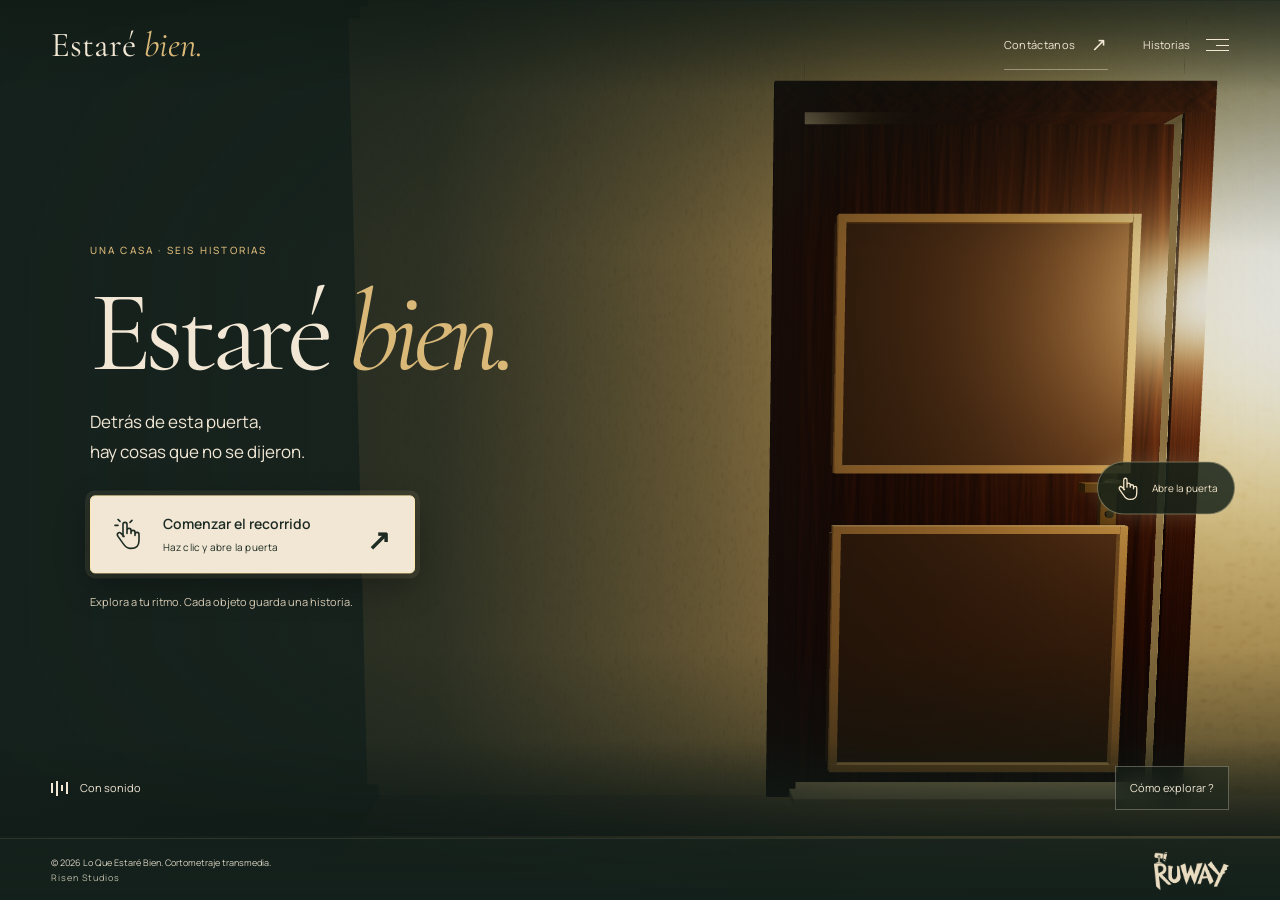
==== commit 3ca8c91c: "Add files via upload" ====
--- a/index.html
+++ b/index.html
@@ -9,7 +9,7 @@
   <link rel="icon" href="favicon.svg" type="image/svg+xml"><link rel="apple-touch-icon" href="apple-touch-icon.png"><link rel="manifest" href="site.webmanifest">
   <script type="application/ld+json">{"@context":"https://schema.org","@type":"CreativeWork","name":"Estaré bien","inLanguage":"es","creator":{"@type":"Organization","name":"Ruway Producciones","email":"ruwayproducciones@gmail.com","sameAs":["https://www.youtube.com/@Ruway2025"]}}</script>
   <link rel="preload" href="assets/fonts/cormorant-garamond-latin-400-normal.woff2" as="font" type="font/woff2" crossorigin>
-  <link rel="stylesheet" href="scene.css"><link rel="stylesheet" href="fx.css"><link rel="stylesheet" href="style.css"><link rel="stylesheet" href="home.css">
+  <link rel="stylesheet" href="scene.css"><link rel="stylesheet" href="fx.css"><link rel="stylesheet" href="style.css"><link rel="stylesheet" href="home.css"><link rel="stylesheet" href="refinements.css">
   <script src="scene.js" defer></script><script src="fx.js" defer></script><script src="app.js" type="module"></script>
 </head>
 <body class="home-intro">
@@ -19,13 +19,15 @@
       <div id="three-stage" tabindex="0" aria-label="Casa tridimensional. Haz clic en el suelo para caminar, arrastra para mirar o usa el scroll. También puedes usar las flechas del teclado."></div>
       <div class="tour-vignette" aria-hidden="true"></div><div class="intro-shade" aria-hidden="true"></div>
       <div id="hotspots" class="hotspots"></div>
-      <header class="tour-top"><a href="#inicio" class="ruway-logo" data-home aria-label="Ruway Producciones, inicio"><img src="assets/ruway-logo.png" width="1653" height="847" fetchpriority="high" alt="Ruway Producciones"></a><span class="tour-brand">Estaré <em>bien.</em></span><div class="header-actions"><button class="contact-link" data-contact>Contáctanos <span aria-hidden="true">↗</span></button><button class="menu-button" data-menu aria-label="Abrir menú de historias"><span>Historias</span><i aria-hidden="true"></i></button></div></header>
-      <div id="welcome" class="welcome"><p class="eyebrow">UNA CASA · SEIS HISTORIAS</p><h1>Estaré <em>bien.</em></h1><p class="welcome-copy">Una casa guarda más de lo que se ve.<br>Entra y descubre lo que sus habitantes<br class="wide-break"> no supieron decir.</p><button class="enter-button" data-enter><span>Comenzar el recorrido</span><span class="round-arrow" aria-hidden="true">↗</span></button><p class="welcome-hint">Clic para caminar · Arrastra para mirar · Scroll para avanzar</p></div>
+      <header class="tour-top"><a href="#inicio" class="tour-brand" data-home aria-label="Estaré bien, volver al inicio">Estaré <em>bien.</em></a><div class="header-actions"><button class="contact-link" data-contact>Contáctanos <span aria-hidden="true">↗</span></button><button class="menu-button" data-menu aria-label="Abrir menú de historias"><span>Historias</span><i aria-hidden="true"></i></button></div></header>
+      <div id="welcome" class="welcome"><p class="eyebrow">UNA CASA · SEIS HISTORIAS</p><h1>Estaré <em>bien.</em></h1><p class="welcome-copy">Detrás de esta puerta,<br>hay cosas que no se dijeron.</p><button class="enter-button" data-enter><svg viewBox="0 0 32 32" class="hand-icon" aria-hidden="true"><path d="M12 18V6a2 2 0 0 1 4 0v9-3a2 2 0 0 1 4 0v3-1a2 2 0 0 1 4 0v3-1a2 2 0 0 1 4 0v6c0 5-3 8-8 8h-1c-3 0-5-2-7-5l-5-7c-2-3 1-5 3-3l3 3M7 7H4M9 3 7 1M19 4l2-2" fill="none" stroke="currentColor" stroke-width="1.6" stroke-linecap="round" stroke-linejoin="round"/></svg><span>Comenzar el recorrido<small>Haz clic y abre la puerta</small></span><span class="round-arrow" aria-hidden="true">↗</span></button><p class="welcome-hint">Explora a tu ritmo. Cada objeto guarda una historia.</p></div>
+      <button id="door-handle" class="door-handle" data-enter aria-label="Abrir la puerta de la casa" hidden><svg viewBox="0 0 32 32" aria-hidden="true"><path d="M12 18V6a2 2 0 0 1 4 0v9-3a2 2 0 0 1 4 0v3-1a2 2 0 0 1 4 0v3-1a2 2 0 0 1 4 0v6c0 5-3 8-8 8h-1c-3 0-5-2-7-5l-5-7c-2-3 1-5 3-3l3 3" fill="none" stroke="currentColor" stroke-width="1.6" stroke-linecap="round" stroke-linejoin="round"/></svg><span>Abre la puerta</span></button>
       <div class="room-caption" hidden><p class="eyebrow">LA CASA DE ELISA</p><h2 id="room-name">La sala</h2><p id="room-line">Donde comienza lo que no se dijo.</p></div>
       <div id="tour-loading" class="tour-loading" role="status"><span class="loading-ring" aria-hidden="true"></span><p>Abriendo la casa…</p></div>
       <div id="tour-unavailable" class="tour-unavailable" hidden><p class="eyebrow">ESTARÉ BIEN</p><h2>No pudimos abrir la casa.</h2><p>Puedes volver a intentarlo o descubrir todas las historias desde el menú.</p><button class="solid-button" id="retry-house">Reintentar ↻</button><button class="text-link" data-menu>Ver las historias ↗</button></div>
       <div class="tour-bottom"><div class="tour-audio"><button class="sound-toggle" data-sound aria-pressed="true" aria-label="Silenciar música"><span class="sound-bars" aria-hidden="true"><i></i><i></i><i></i><i></i></span><span data-sound-label>Con sonido</span></button></div><nav class="room-nav" aria-label="Ir a una habitación"><button data-room="sala" aria-current="true">Sala</button><button data-room="comedor">Comedor</button><button data-room="cocina">Cocina</button><button data-room="cuarto">Cuarto</button></nav><button class="small-button" id="help-toggle" aria-label="Mostrar ayuda de navegación">Cómo explorar <span aria-hidden="true">?</span></button></div>
       <div class="touch-controls" aria-label="Controles de movimiento"><button data-move="ArrowUp" aria-label="Caminar hacia adelante">↑</button><div><button data-move="ArrowLeft" aria-label="Girar a la izquierda">←</button><button data-move="ArrowDown" aria-label="Caminar hacia atrás">↓</button><button data-move="ArrowRight" aria-label="Girar a la derecha">→</button></div></div>
+      <footer class="house-footer"><p>© 2026 Lo Que Estaré Bien. Cortometraje transmedia.<span>Risen Studios</span></p><span class="footer-ruway" role="img" aria-label="Ruway Producciones"></span></footer>
       <p id="tour-status" class="sr-only" role="status" aria-live="polite"></p>
     </section>
     <noscript><div class="no-js"><h2>Las historias de Estaré bien</h2><p>Activa JavaScript para recorrer la casa.</p><a href="https://youtu.be/Ex5ZqdjARbQ">Videoclip: Estoy bien</a><a href="https://heyzine.com/flip-book/06a8170dd5.html">Libro: Mi familia y luego yo</a><a href="https://heyzine.com/flip-book/57d228110f.html">Cómic: ¿Me conoces?</a><a href="https://www.instagram.com/elisaf_1998/">Relato: La cuenta de Elisa</a><a href="mailto:ruwayproducciones@gmail.com">Contáctanos</a></div></noscript>
--- a/refinements.css
+++ b/refinements.css
@@ -0,0 +1,33 @@
+/* The entrance and its controls share one real 3D scene on every screen. */
+.tour-top .tour-brand{position:static;transform:none;pointer-events:auto;display:block;min-height:44px;line-height:44px;font-size:35px}
+.home-intro .tour-brand{opacity:1}.tour-top{gap:20px}.tour-top .header-actions{margin-left:auto}
+.welcome{left:7%;top:45%;max-width:650px}.welcome h1{font-size:clamp(90px,9vw,145px);margin:24px 0}.welcome-copy{font-size:17px;line-height:1.75}
+.welcome .enter-button{position:relative;display:flex;align-items:center;gap:20px;padding:16px 20px;background:var(--cream);color:#1d2b23;border:1px solid #ffe8b0;border-radius:5px;box-shadow:0 0 0 5px #ead8ac15,0 12px 35px #0005;min-height:78px;min-width:325px;font-size:14px;font-weight:600;letter-spacing:0;text-align:left;transition:background .2s,transform .2s}
+.welcome .enter-button:hover{background:#ffefc9;transform:translateY(-2px)}.enter-button small{display:block;font-size:10px;font-weight:400;margin-top:4px;letter-spacing:.02em}.hand-icon{width:32px;height:32px;flex-shrink:0}.welcome .round-arrow{border:0;width:30px;height:36px;margin-left:auto;font-size:28px}.welcome-hint{font-size:11px;max-width:none;color:#e2d7bf}
+.home-intro .intro-shade{background:linear-gradient(90deg,#15211df5 0%,#15211dca 34%,#15211d22 67%,#15211d00 100%)}
+.home-opening .welcome{opacity:calc(1 - var(--entrance,0)*3);transform:translateY(-44%) translateX(calc(var(--entrance,0)*-140px));pointer-events:none}.home-opening .welcome button{pointer-events:none}.home-opening .intro-shade{opacity:calc(1 - var(--entrance,0)*2)}
+.door-handle{position:absolute;z-index:4;display:flex;align-items:center;gap:12px;transform:translate(-18px,-50%);font-size:10px;white-space:nowrap;background:#18241bd9;border:1px solid #ead8ac6b;padding:11px 16px;border-radius:40px;color:#f3e5c8;box-shadow:0 0 25px #ead8ac35;min-height:52px}.door-handle svg{width:26px;height:29px;pointer-events:none}.door-handle:hover{background:#f1e7d4;color:#17201b}.home-opening .door-handle{display:none}
+.home-intro .room-nav{visibility:hidden}.home-opening .tour-bottom{pointer-events:none}
+.room-transition{position:absolute;inset:0;z-index:4;background:#17201b;opacity:0;pointer-events:none}.house-home #three-stage{isolation:isolate}
+.hotspot{left:0;top:0;transform:translate3d(var(--spot-x,0px),var(--spot-y,0px),0) translate(-22px,-50%);will-change:transform;filter:none}.hotspot.is-flipped{transform:translate3d(var(--spot-x,0px),var(--spot-y,0px),0) translate(calc(-100% + 22px),-50%)}
+.hotspot-label{backdrop-filter:none;background:#14221bee}.hotspot-ring{box-shadow:0 0 18px #ffe3a32e}
+.house-footer{position:absolute;z-index:8;left:0;right:0;bottom:0;display:flex;align-items:center;justify-content:space-between;gap:25px;padding:12px 4% calc(10px + env(safe-area-inset-bottom));background:linear-gradient(#14201bd9,#14201b);pointer-events:none;border-top:1px solid #ead8ac1c}
+.house-footer p{font-size:9px;color:#d8d2c3;line-height:1.65}.house-footer p span{display:block;font-size:9px;letter-spacing:.1em;color:#bcbba9}.footer-ruway{display:block;width:75px;height:39px;flex-shrink:0;background:#e9dcc0;--ruway-mark:url(assets/ruway-logo.png);mask:var(--ruway-mark) center/contain no-repeat;-webkit-mask:var(--ruway-mark) center/contain no-repeat}
+.tour-bottom{bottom:64px}.room-caption{bottom:192px}.touch-controls{bottom:206px}
+.episode-section{margin-top:32px}.episode-section h3{font-size:33px;margin-bottom:20px}.episode-grid{display:grid;grid-template-columns:1fr 1fr;gap:22px 18px}.episode-card{display:block;padding:0;text-align:left;border:1px solid var(--line);border-radius:3px;overflow:hidden;background:#202a23;transition:border-color .2s,transform .2s}.episode-card:hover{border-color:var(--accent);transform:translateY(-2px)}.episode-cover{position:relative;display:block;aspect-ratio:16/9}.episode-cover img{width:100%;height:100%;object-fit:contain}.episode-play{position:absolute;right:12px;bottom:10px;border-radius:50%;display:grid;place-items:center;width:40px;height:40px;background:#1b2b21e8;color:var(--cream);font-size:26px;box-shadow:0 4px 14px #0004}.episode-caption{display:grid;grid-template-columns:1fr auto;gap:7px;padding:16px}.episode-caption small{font:9px/1.4 Manrope,sans-serif;letter-spacing:.12em;color:var(--accent);grid-column:1/-1}.episode-caption strong{font:28px/1.1 Cormorant,serif}.episode-caption>span{font-size:9px;align-self:center;color:var(--muted)}
+.player-heading{font:26px/1.3 Cormorant,serif;padding:0 0 15px;color:var(--cream)}.story-dialog.is-reading{width:min(1320px,96vw);max-height:96dvh}.flipbook-player iframe{height:68dvh;min-height:340px;aspect-ratio:auto;background:#e8dcc4}.story-object button{min-height:44px;font-size:11px}.story-object{font-size:11px}.media-player .small-button{font-size:11px}
+.player-notice{font-size:13px;line-height:1.7;color:var(--cream);padding:16px;border:1px solid var(--line);margin-top:16px}
+@media(max-width:760px){
+  .tour-top .tour-brand{font-size:29px;line-height:44px}.tour-top{padding:12px 6%;gap:12px}.tour-top .header-actions{gap:17px}.tour-top .contact-link{font-size:10px;gap:6px}
+  .welcome{top:94px;bottom:212px;left:7%;right:7%;transform:none;max-width:none;display:flex;flex-direction:column;align-items:flex-start}.welcome h1{font-size:clamp(70px,18vw,110px);line-height:.9;margin:15px 0}.welcome h1 em{display:inline;margin:0}.welcome-copy{font-size:12px;line-height:1.6}.welcome .enter-button{margin-top:auto;min-width:0;width:100%;min-height:70px;padding:14px 16px;font-size:13px;gap:16px}.welcome-hint{font-size:10px;line-height:1.5;max-width:32ch;margin-top:14px}
+  .home-intro .intro-shade{background:linear-gradient(0deg,#14211df5 15%,#14211d25 55%,#14211d90 80%,#14211dc9)}.home-opening .welcome{transform:translateY(calc(var(--entrance,0)*-90px))}.door-handle{gap:0;padding:10px;border-radius:50%;transform:translate(-50%,-50%)}.door-handle span{display:none}
+  .house-footer{gap:15px;padding:10px 5% calc(9px + env(safe-area-inset-bottom))}.house-footer p{font-size:8px;line-height:1.6;max-width:calc(100% - 75px)}.house-footer p span{font-size:8px;margin-top:3px}.footer-ruway{width:61px;height:32px}.tour-bottom{bottom:69px;padding-bottom:10px}.room-caption{bottom:206px;max-width:calc(100% - 175px)}.room-caption h2{font-size:34px}.room-caption>p:last-child{font-size:10px}.touch-controls{bottom:229px;right:16px}.touch-controls button{background:#19271fe8;backdrop-filter:none}
+  .room-caption{width:calc(100% - 205px);max-width:calc(100% - 205px)}.room-caption h2{font-size:32px;white-space:normal}
+  .episode-grid{grid-template-columns:1fr;gap:20px}.episode-caption strong{font-size:30px}.episode-caption>span{font-size:11px}.episode-section h3{font-size:32px}.story-text-only .story-content{padding-inline:25px}.story-dialog.is-reading{width:100vw;max-width:none;height:100dvh;max-height:none;margin:0;border:0}.flipbook-player{padding:12px}.flipbook-player iframe{height:65dvh;min-height:280px}.player-heading{font-size:24px}.story-object{flex-wrap:wrap;gap:4px 8px}.modal-top{gap:12px}.modal-top>div{gap:12px}.player-actions{gap:8px}
+}
+@media(max-width:360px){.tour-top{padding-inline:5%}.tour-top .tour-brand{font-size:26px}.tour-top .header-actions{gap:12px}.welcome{top:86px;bottom:202px}.welcome h1{font-size:66px}.welcome .enter-button{font-size:11px;gap:12px;padding:12px}.welcome .hand-icon{width:26px}.welcome-copy{font-size:11px}.welcome-hint{font-size:9px}.door-handle{display:none}.room-caption{max-width:130px}.room-caption h2{font-size:30px}.house-footer p{font-size:7px}.room-nav button{padding-inline:12px}.tour-bottom{padding-inline:5%}}
+@media(max-height:550px) and (min-width:600px){
+  .welcome{left:7%;top:48%;bottom:auto;transform:translateY(-50%);display:block}.welcome h1{font-size:70px;line-height:.9;margin:12px 0}.welcome-copy{font-size:11px;line-height:1.5}.welcome .enter-button{min-height:55px;margin-top:18px;min-width:280px;width:auto;padding:9px 15px;font-size:12px}.welcome .enter-button small{font-size:9px}.welcome .hand-icon{width:25px}.welcome .eyebrow{font-size:8px}.welcome-hint{display:none}.home-intro .intro-shade{background:linear-gradient(90deg,#15211df2,#15211d99 40%,#15211d00)}
+  .house-footer{padding-block:5px}.footer-ruway{height:25px;width:50px}.house-footer p{font-size:7px}.house-footer p span{display:inline;margin-left:12px}.tour-bottom{bottom:40px;padding-block:6px}.room-caption{bottom:113px}.room-caption h2{font-size:30px}.room-caption>p:last-child{display:none}.touch-controls{bottom:116px}.touch-controls button{width:40px;height:40px;margin:1px}.tour-top{padding-block:5px}.tour-top .tour-brand{font-size:28px}.welcome .enter-button .round-arrow{height:30px}.door-handle span{display:none}.episode-grid{grid-template-columns:1fr 1fr}.flipbook-player iframe{height:75dvh;min-height:230px}
+}
+@media(prefers-reduced-motion:reduce){.home-opening .welcome{transform:none}.hotspot{will-change:auto}}
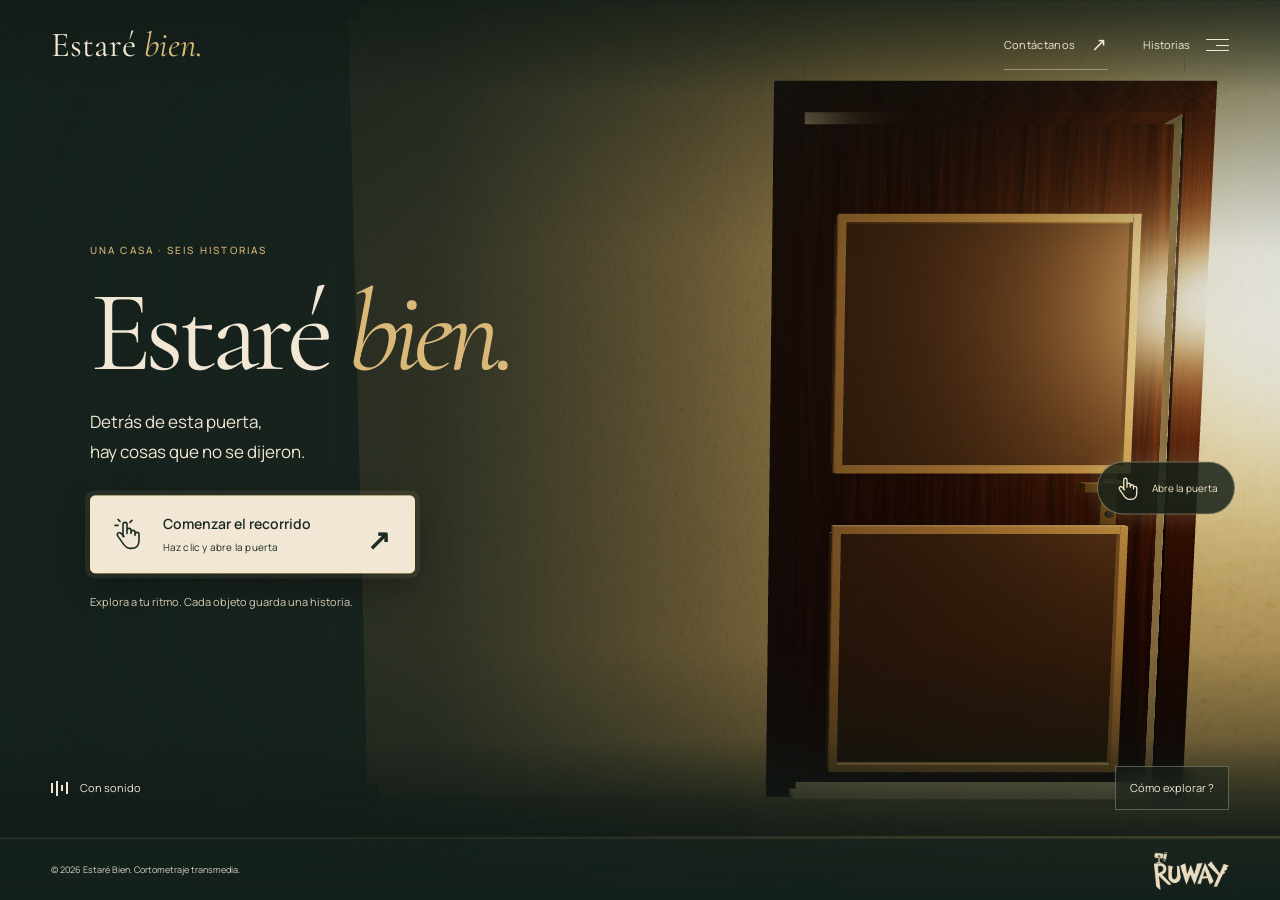
==== commit 701d5ae6: "Update footer text in index.html" ====
--- a/index.html
+++ b/index.html
@@ -27,7 +27,7 @@
       <div id="tour-unavailable" class="tour-unavailable" hidden><p class="eyebrow">ESTARÉ BIEN</p><h2>No pudimos abrir la casa.</h2><p>Puedes volver a intentarlo o descubrir todas las historias desde el menú.</p><button class="solid-button" id="retry-house">Reintentar ↻</button><button class="text-link" data-menu>Ver las historias ↗</button></div>
       <div class="tour-bottom"><div class="tour-audio"><button class="sound-toggle" data-sound aria-pressed="true" aria-label="Silenciar música"><span class="sound-bars" aria-hidden="true"><i></i><i></i><i></i><i></i></span><span data-sound-label>Con sonido</span></button></div><nav class="room-nav" aria-label="Ir a una habitación"><button data-room="sala" aria-current="true">Sala</button><button data-room="comedor">Comedor</button><button data-room="cocina">Cocina</button><button data-room="cuarto">Cuarto</button></nav><button class="small-button" id="help-toggle" aria-label="Mostrar ayuda de navegación">Cómo explorar <span aria-hidden="true">?</span></button></div>
       <div class="touch-controls" aria-label="Controles de movimiento"><button data-move="ArrowUp" aria-label="Caminar hacia adelante">↑</button><div><button data-move="ArrowLeft" aria-label="Girar a la izquierda">←</button><button data-move="ArrowDown" aria-label="Caminar hacia atrás">↓</button><button data-move="ArrowRight" aria-label="Girar a la derecha">→</button></div></div>
-      <footer class="house-footer"><p>© 2026 Lo Que Estaré Bien. Cortometraje transmedia.<span>Risen Studios</span></p><span class="footer-ruway" role="img" aria-label="Ruway Producciones"></span></footer>
+      <footer class="house-footer"><p>© 2026 Estaré Bien. Cortometraje transmedia.</span></p><span class="footer-ruway" role="img" aria-label="Ruway Producciones"></span></footer>
       <p id="tour-status" class="sr-only" role="status" aria-live="polite"></p>
     </section>
     <noscript><div class="no-js"><h2>Las historias de Estaré bien</h2><p>Activa JavaScript para recorrer la casa.</p><a href="https://youtu.be/Ex5ZqdjARbQ">Videoclip: Estoy bien</a><a href="https://heyzine.com/flip-book/06a8170dd5.html">Libro: Mi familia y luego yo</a><a href="https://heyzine.com/flip-book/57d228110f.html">Cómic: ¿Me conoces?</a><a href="https://www.instagram.com/elisaf_1998/">Relato: La cuenta de Elisa</a><a href="mailto:ruwayproducciones@gmail.com">Contáctanos</a></div></noscript>
